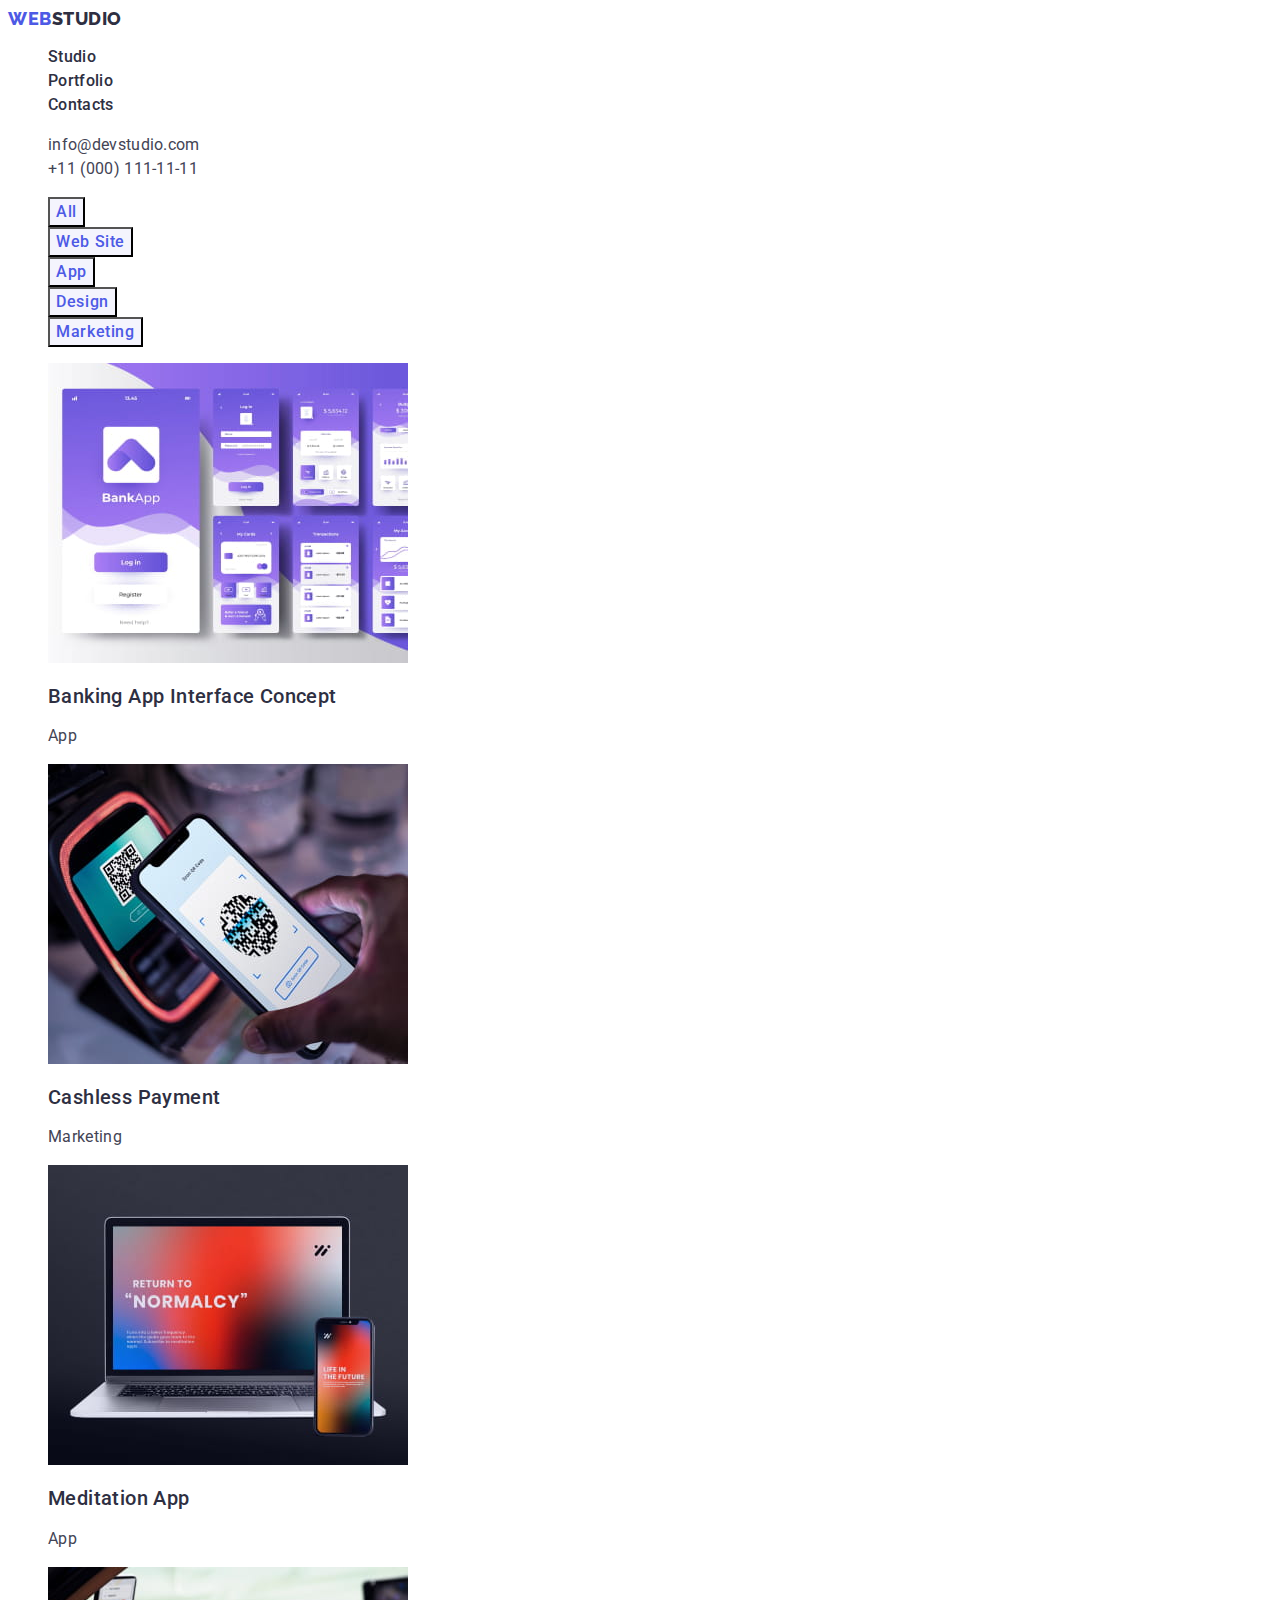
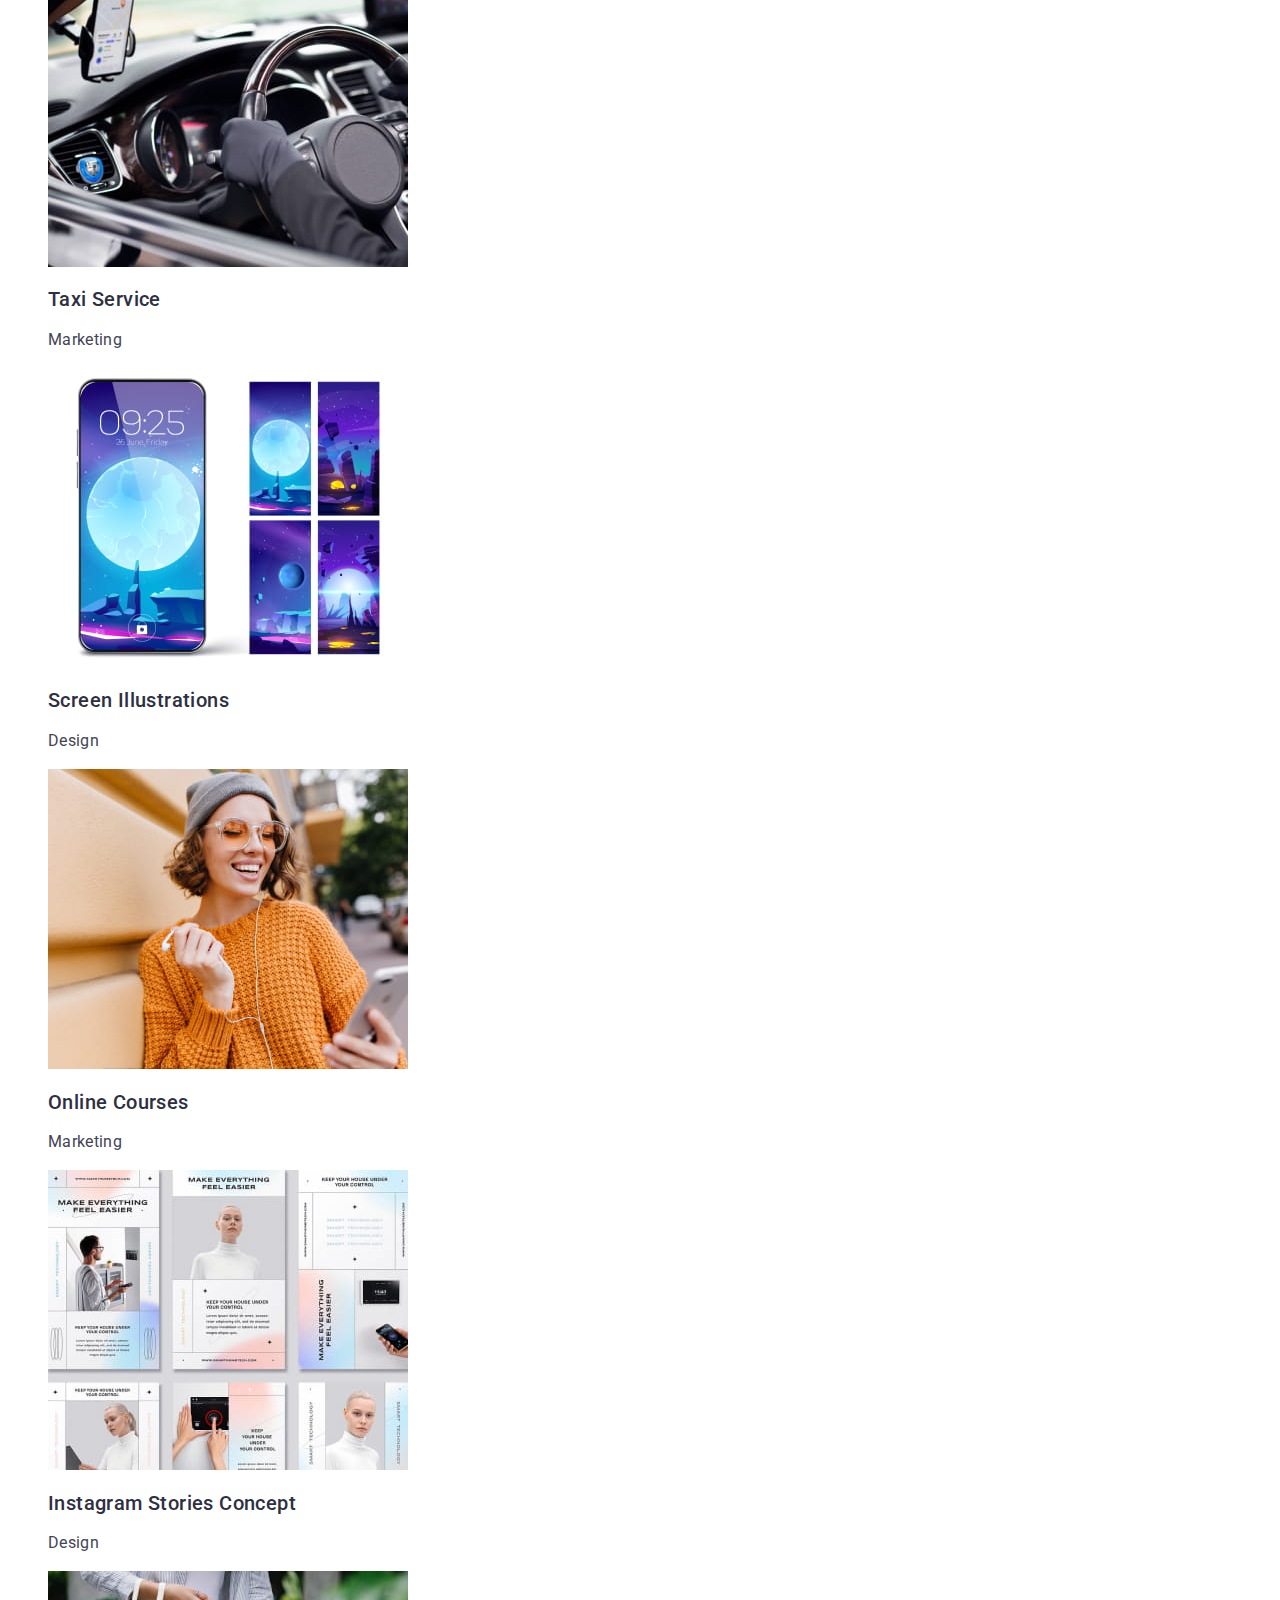
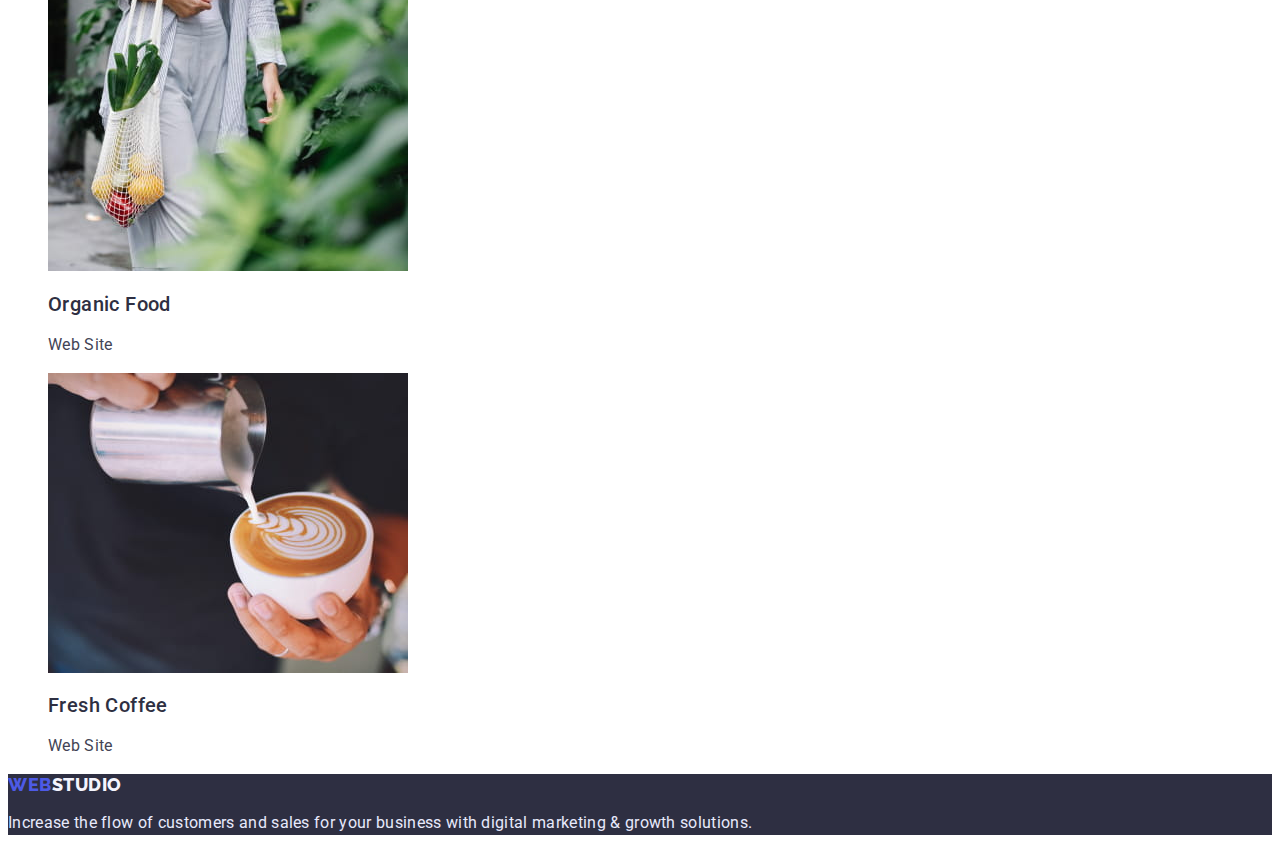
==== portfolio.html @ c1a39703 "Initial commit" ====
<!DOCTYPE html>
<html lang="en">

<head>
    <meta charset="UTF-8">
    <meta http-equiv="X-UA-Compatible" content="IE=edge">
    <meta name="viewport" content="width=device-width, initial-scale=1.0">
    <title>Webstudio</title>
    <link rel="preconnect" href="https://fonts.googleapis.com">
    <link rel="preconnect" href="https://fonts.gstatic.com" crossorigin>
    <link href="https://fonts.googleapis.com/css2?family=Raleway:wght@800&family=Roboto:wght@400;500;700&display=swap"
        rel="stylesheet">
    <link rel="stylesheet" href="./css/styles.css">
</head>

<body>
    <!--Header-->
    <header class="header">
        <nav class="nav-header">
            <a class="link logo" href="./index.html">Web<span class="logo-studio">Studio</span></a>
            <ul class="list nav">
                <li class="nav-item"><a class="nav-link link" href="./index.html">Studio</a></li>
                <li class="nav-item"><a class="nav-link link" href="./portfolio.html">Portfolio</a></li>
                <li class="nav-item"><a class="nav-link link" href="">Contacts</a></li>
            </ul>
        </nav>
        <address class="contact">
            <ul class="contact-menu list">
                <li class="contact-item"><a class="contact-link link" href="mailto:info@devstudio.com">info@devstudio.com</a></li>
                <li class="contact-item"><a class="contact-link link" href="tel:+110001111111">+11 (000) 111-11-11</a></li>
            </ul>
        </address>
    </header>
    <!--Main content-->
    <main>
        <!--Portfolio list-->
        <section>
            <h1 hidden>Portfolio list</h1>
            <ul class="menu-list-portfolio list">
                <li class="menu-item-portfolio"><button  class="menu-btn-portfolio link" type="button">All</button></li>
                <li class="menu-item-portfolio"><button  class="menu-btn-portfolio link" type="button">Web Site</button></li>
                <li class="menu-item-portfolio"><button  class="menu-btn-portfolio link" type="button">App</button></li>
                <li class="menu-item-portfolio"><button  class="menu-btn-portfolio link" type="button">Design</button></li>
                <li class="menu-item-portfolio"><button  class="menu-btn-portfolio link" type="button">Marketing</button></li>
            </ul>
            <ul class="list-portfolio list">
                <li>
                    <a  class="link" href=""><img src="./images/portfolio1.jpg" alt="screen app" width="360">
                        <h2 class="title-list-portfolio">Banking App Interface Concept</h2>
                        <p class="text-list-portfolio">App</p>
                    </a>
                </li>
                <li>
                    <a  class="link" href=""><img src="./images/portfolio2.jpg" alt="phone" width="360">
                        <h2 class="title-list-portfolio">Cashless Payment</h2>
                        <p class="text-list-portfolio">Marketing</p>
                    </a>
                </li>
                <li>
                    <a  class="link" href=""><img src="./images/portfolio3.jpg" alt="laptop and phone" width="360">
                        <h2 class="title-list-portfolio">Meditation App</h2>
                        <p class="text-list-portfolio">App</p>
                    </a>
                </li>
                <li>
                    <a  class="link" href=""><img src="./images/portfolio4.jpg" alt="car" width="360">
                        <h2 class="title-list-portfolio">Taxi Service</h2>
                        <p class="text-list-portfolio">Marketing</p>
                    </a>
                </li>
                <li>
                    <a  class="link" href=""><img src="./images/portfolio5.jpg" alt="phone screen" width="360">
                        <h2 class="title-list-portfolio">Screen Illustrations</h2>
                        <p class="text-list-portfolio">Design</p>
                    </a>
                </li>
                <li>
                    <a  class="link" href=""><img src="./images/portfolio6.jpg" alt="woman with phone" width="360">
                        <h2 class="title-list-portfolio">Online Courses</h2>
                        <p class="text-list-portfolio">Marketing</p>
                    </a>
                </li>
                <li>
                    <a  class="link" href=""><img src="./images/portfolio7.jpg" alt="examples of layouts" width="360">
                        <h2 class="title-list-portfolio">Instagram Stories Concept</h2>
                        <p class="text-list-portfolio">Design</p>
                    </a>
                </li>
                <li>
                    <a  class="link" href=""><img src="./images/portfolio8.jpg" alt="woman with food" width="360">
                        <h2 class="title-list-portfolio">Organic Food</h2>
                        <p class="text-list-portfolio">Web Site</p>
                    </a>
                        </li>
                <li>
                    <a  class="link" href=""><img src="./images/portfolio9.jpg" alt="a cup of coffee" width="360">
                        <h2 class="title-list-portfolio">Fresh Coffee</h2>
                        <p class="text-list-portfolio">Web Site</p>
                    </a>
                </li>
            </ul>
        </section>
        
    </main>
    <!--Footer-->
    <footer class="footer">
        <a class="link logo" href="./index.html">Web<span class="logo-footer">Studio</span></a>
        <p class="text-footer">Increase the flow of customers and sales for your business with digital marketing & growth
            solutions.</p>
</footer>
</body>

</html>
---- css/styles.css ----
:root {
    --primary-font: 'Roboto', sans-serif;
    --secondary-font: 'Raleway', sans-serif;
    --accent-color: #404BBF;
    --primary-text-color:#434455;
    --logo-color-first: #4d5ae5;
    --logo-color-second: #2E2F42;
    --text-footer: #E7E9FC;
    --color-studiofooter-btnprof: #F4F4FD;
    --color-white-text: #FFFFFF;

}

.list {
    list-style: none;
}

.link {
    text-decoration: none;
}

body {
    font-family: var(--primary-font);
    color: var(--primary-text-color);
}

/* Header */

.logo {
    font-family: var(--secondary-font);
    font-weight: 800;
    font-size: 18px;
    line-height: 1.17;
    display: flex;
    align-items: center;
    letter-spacing: 0.03em;
    text-transform: uppercase;
    color: var(--logo-color-first);
}

.logo-studio {
     color: var(--logo-color-second);
}

.nav-link {
    font-weight: 500;
    font-size: 16px;
    line-height: 1.5;
    letter-spacing: 0.02em;
    color: var(--logo-color-second);
}

.nav-link:hover,
.nav-link:focus {
    color: var(--accent-color);
}

.contact{
    font-style: normal;
}
.contact-link {
    font-weight: 400;
    font-size: 16px;
    line-height: 1.5;
    letter-spacing: 0.02em;
    color: var(--primary-text-color);
}

.contact-link:hover,
.contact-link:focus {
    color: var(--accent-color);
}

/* Hero */

.hero {
    background-color: var(--logo-color-second);
}

.main-head {
    font-weight: 700;
    font-size: 56px;
    line-height: 1.07;
    text-align: center;
    letter-spacing: 0.02em;
    color: var(--color-white-text);
}

.modal-btn {
    font-family: var(--primary-font);
    font-weight: 500;
    font-size: 16px;
    line-height: 1.5;
    letter-spacing: 0.04em;
    cursor: pointer;
    background: var(--logo-color-first);
    color: var(--color-white-text);
}

.modal-btn:hover,
.modal-btn:focus {
    background: var(--accent-color);
}

/* About company */

.title-about-item {
    font-weight: 500;
    font-size: 20px;
    line-height: 1.2;
    letter-spacing: 0.02em;
    color: var(--logo-color-second);
}

.text-about-item {
    font-weight: 400;
    font-size: 16px;
    line-height: 1.5;
    letter-spacing: 0.02em;
    color: var(--primary-text-color);
}

/* What are we doing */

.section-title {
    font-weight: 700;
    font-size: 36px;
    line-height: 1.11;
    text-align: center;
    letter-spacing: 0.02em;
    text-transform: capitalize;
    color: var(--logo-color-second);
}

/* Our Team */

.subtitle-team {
    font-weight: 500;
    font-size: 20px;
    line-height: 1.2;
    text-align: center;
    letter-spacing: 0.02em;
    color: var(--logo-color-second);
}

.text-team {
    font-weight: 400;
    font-size: 16px;
    line-height: 1.5;
    text-align: center;
    letter-spacing: 0.02em;
    color: var(--primary-text-color);
}

/* Footer */

.footer{
    background-color: var(--logo-color-second);
}

.logo-footer {
    font-family: var(--secondary-font);
    font-weight: 800;
    font-size: 18px;
    line-height: 1.17;
    letter-spacing: 0.03em;
    text-transform: uppercase;
    color: var(--color-studiofooter-btnprof);
}

.text-footer {
    font-weight: 400;
    font-size: 16px;
    line-height: 1.5;
    letter-spacing: 0.02em;
    color: var(--text-footer);
}

/* portfolio page */

.menu-btn-portfolio {
    font-family: var(--primary-font);
    font-weight: 500;
    font-size: 16px;
    line-height: 1.5;
    letter-spacing: 0.04em;
    cursor: pointer;
    color: var(--logo-color-first);
    background: var(--color-studiofooter-btnprof);
}

.menu-btn-portfolio:hover,
.menu-btn-portfolio:focus {
    color: var(--color-white-text);
    background: var(--accent-color);
}

.title-list-portfolio {
    font-weight: 500;
    font-size: 20px;
    line-height: 1.2;
    letter-spacing: 0.02em;
    color: var(--logo-color-second);
}

.text-list-portfolio {
    font-weight: 400;
    font-size: 16px;
    line-height: 1.5;
    letter-spacing: 0.02em; 
    color: var(--primary-text-color);
}

.logo-footer {
    color: var(--color-studiofooter-btnprof);
}
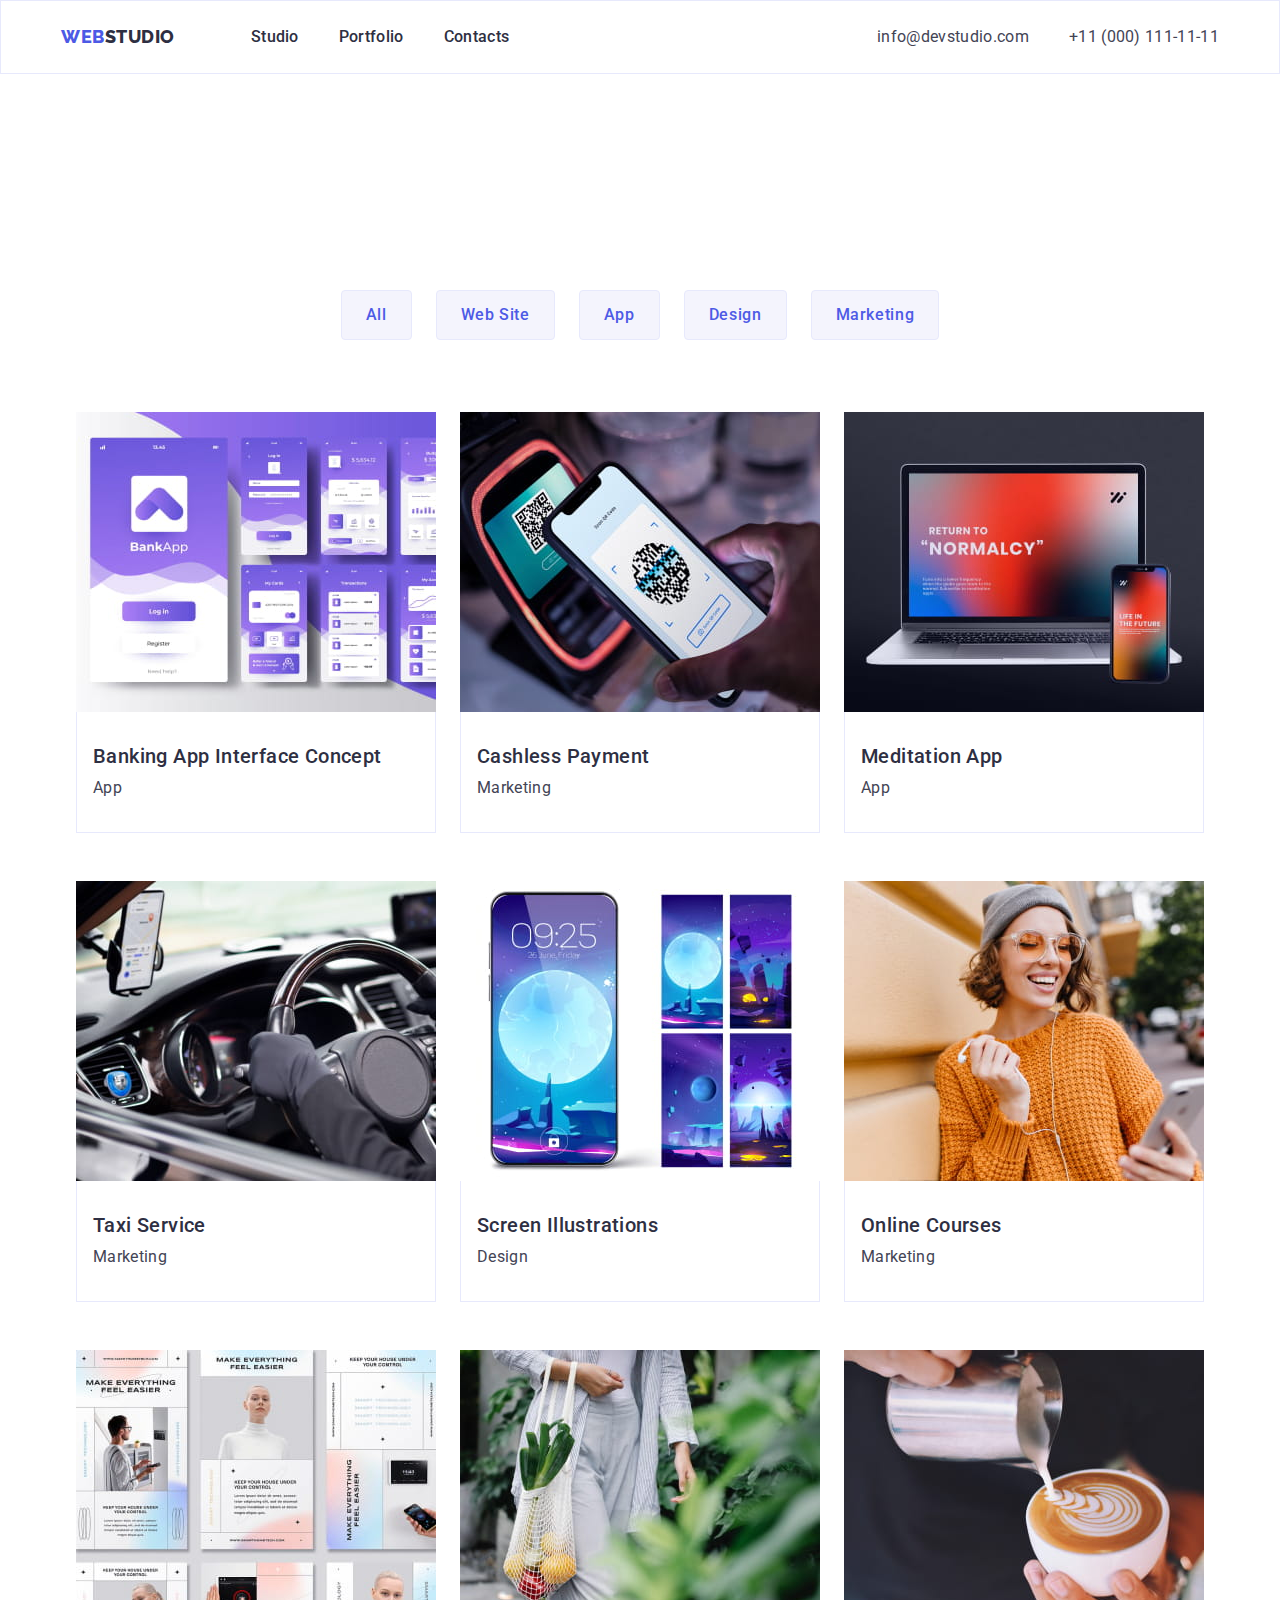
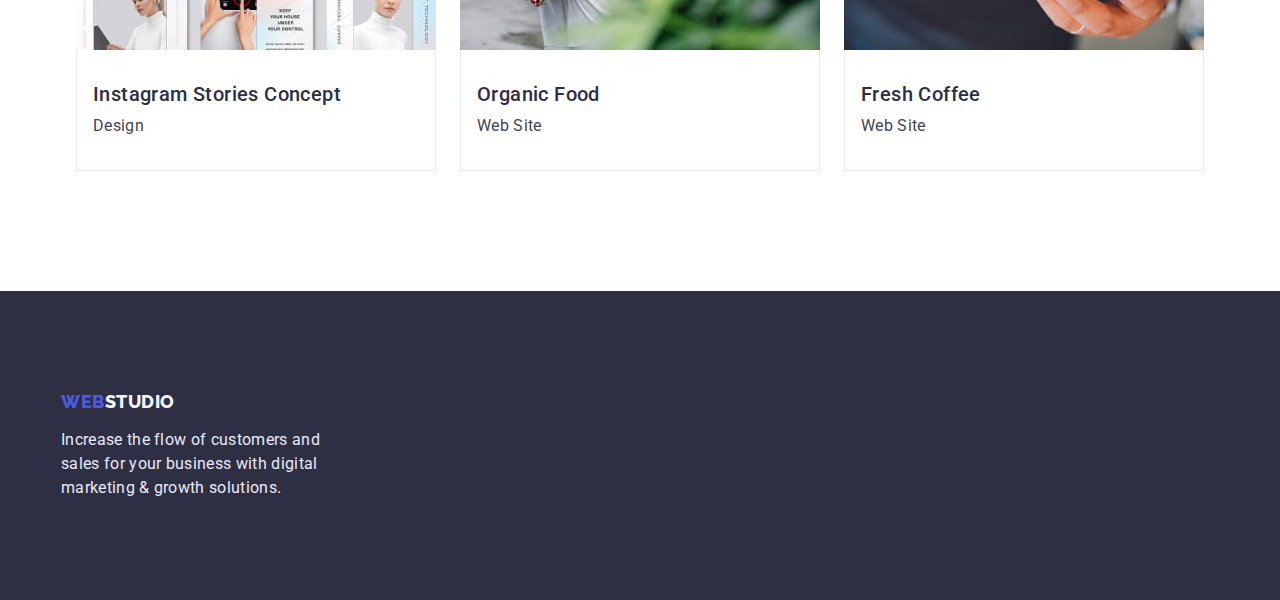
==== commit 47167ddf: "update" ====
--- a/portfolio.html
+++ b/portfolio.html
@@ -6,6 +6,7 @@
     <meta http-equiv="X-UA-Compatible" content="IE=edge">
     <meta name="viewport" content="width=device-width, initial-scale=1.0">
     <title>Webstudio</title>
+    <link rel="stylesheet" href="https://cdn.jsdelivr.net/npm/modern-normalize@1.1.0/modern-normalize.min.css">
     <link rel="preconnect" href="https://fonts.googleapis.com">
     <link rel="preconnect" href="https://fonts.gstatic.com" crossorigin>
     <link href="https://fonts.googleapis.com/css2?family=Raleway:wght@800&family=Roboto:wght@400;500;700&display=swap"
@@ -16,98 +17,136 @@
 <body>
     <!--Header-->
     <header class="header">
-        <nav class="nav-header">
-            <a class="link logo" href="./index.html">Web<span class="logo-studio">Studio</span></a>
-            <ul class="list nav">
-                <li class="nav-item"><a class="nav-link link" href="./index.html">Studio</a></li>
-                <li class="nav-item"><a class="nav-link link" href="./portfolio.html">Portfolio</a></li>
-                <li class="nav-item"><a class="nav-link link" href="">Contacts</a></li>
-            </ul>
-        </nav>
-        <address class="contact">
-            <ul class="contact-menu list">
-                <li class="contact-item"><a class="contact-link link" href="mailto:info@devstudio.com">info@devstudio.com</a></li>
-                <li class="contact-item"><a class="contact-link link" href="tel:+110001111111">+11 (000) 111-11-11</a></li>
-            </ul>
-        </address>
+        <div class="container header-container">
+            <nav class="nav-header">
+                <a class="link logo" href="./index.html">Web<span class="logo-studio">Studio</span></a>
+                <ul class="list nav">
+                    <li class="nav-item"><a class="nav-link link" href="./index.html">Studio</a></li>
+                    <li class="nav-item"><a class="nav-link link" href="./portfolio.html">Portfolio</a></li>
+                    <li class="nav-item"><a class="nav-link link" href="">Contacts</a></li>
+                </ul>
+            </nav>
+            <address class="contact">
+                <ul class="contact-menu list">
+                    <li class="contact-item"><a class="contact-link link"
+                            href="mailto:info@devstudio.com">info@devstudio.com</a>
+                    </li>
+                    <li class="contact-item"><a class="contact-link link" href="tel:+110001111111">+11 (000)
+                            111-11-11</a>
+                    </li>
+                </ul>
+            </address>
+        </div>
     </header>
     <!--Main content-->
     <main>
         <!--Portfolio list-->
         <section>
-            <h1 hidden>Portfolio list</h1>
-            <ul class="menu-list-portfolio list">
-                <li class="menu-item-portfolio"><button  class="menu-btn-portfolio link" type="button">All</button></li>
-                <li class="menu-item-portfolio"><button  class="menu-btn-portfolio link" type="button">Web Site</button></li>
-                <li class="menu-item-portfolio"><button  class="menu-btn-portfolio link" type="button">App</button></li>
-                <li class="menu-item-portfolio"><button  class="menu-btn-portfolio link" type="button">Design</button></li>
-                <li class="menu-item-portfolio"><button  class="menu-btn-portfolio link" type="button">Marketing</button></li>
-            </ul>
-            <ul class="list-portfolio list">
-                <li>
-                    <a  class="link" href=""><img src="./images/portfolio1.jpg" alt="screen app" width="360">
-                        <h2 class="title-list-portfolio">Banking App Interface Concept</h2>
-                        <p class="text-list-portfolio">App</p>
-                    </a>
-                </li>
-                <li>
-                    <a  class="link" href=""><img src="./images/portfolio2.jpg" alt="phone" width="360">
-                        <h2 class="title-list-portfolio">Cashless Payment</h2>
-                        <p class="text-list-portfolio">Marketing</p>
-                    </a>
-                </li>
-                <li>
-                    <a  class="link" href=""><img src="./images/portfolio3.jpg" alt="laptop and phone" width="360">
-                        <h2 class="title-list-portfolio">Meditation App</h2>
-                        <p class="text-list-portfolio">App</p>
-                    </a>
-                </li>
-                <li>
-                    <a  class="link" href=""><img src="./images/portfolio4.jpg" alt="car" width="360">
-                        <h2 class="title-list-portfolio">Taxi Service</h2>
-                        <p class="text-list-portfolio">Marketing</p>
-                    </a>
-                </li>
-                <li>
-                    <a  class="link" href=""><img src="./images/portfolio5.jpg" alt="phone screen" width="360">
-                        <h2 class="title-list-portfolio">Screen Illustrations</h2>
-                        <p class="text-list-portfolio">Design</p>
-                    </a>
-                </li>
-                <li>
-                    <a  class="link" href=""><img src="./images/portfolio6.jpg" alt="woman with phone" width="360">
-                        <h2 class="title-list-portfolio">Online Courses</h2>
-                        <p class="text-list-portfolio">Marketing</p>
-                    </a>
-                </li>
-                <li>
-                    <a  class="link" href=""><img src="./images/portfolio7.jpg" alt="examples of layouts" width="360">
-                        <h2 class="title-list-portfolio">Instagram Stories Concept</h2>
-                        <p class="text-list-portfolio">Design</p>
-                    </a>
-                </li>
-                <li>
-                    <a  class="link" href=""><img src="./images/portfolio8.jpg" alt="woman with food" width="360">
-                        <h2 class="title-list-portfolio">Organic Food</h2>
-                        <p class="text-list-portfolio">Web Site</p>
-                    </a>
-                        </li>
-                <li>
-                    <a  class="link" href=""><img src="./images/portfolio9.jpg" alt="a cup of coffee" width="360">
-                        <h2 class="title-list-portfolio">Fresh Coffee</h2>
-                        <p class="text-list-portfolio">Web Site</p>
-                    </a>
-                </li>
-            </ul>
+            <div class="container portfolio-container">
+                <h1 class="visually-hidden" hidden>Portfolio list</h1>
+                <ul class="menu-list-portfolio list">
+                    <li class="menu-item-portfolio"><button class="menu-btn-portfolio link" type="button">All</button>
+                    </li>
+                    <li class="menu-item-portfolio"><button class="menu-btn-portfolio link" type="button">Web
+                            Site</button></li>
+                    <li class="menu-item-portfolio"><button class="menu-btn-portfolio link" type="button">App</button>
+                    </li>
+                    <li class="menu-item-portfolio"><button class="menu-btn-portfolio link"
+                            type="button">Design</button></li>
+                    <li class="menu-item-portfolio"><button class="menu-btn-portfolio link"
+                            type="button">Marketing</button></li>
+                </ul>
+                <ul class="list-portfolio list">
+                    <li class="list-portfolio-item">
+                        <a class="link" href=""><img src="./images/portfolio1.jpg" alt="screen app" width="360">
+                            <div class="portfolio-card-text">
+                                <h2 class="title-list-portfolio">Banking App Interface Concept</h2>
+                                <p class="text-list-portfolio">App</p>
+                            </div>
+                        </a>
+                    </li>
+                    <li class="list-portfolio-item">
+                        <a class="link" href=""><img src="./images/portfolio2.jpg" alt="phone" width="360">
+                            <div class="portfolio-card-text">
+                                <h2 class="title-list-portfolio">Cashless Payment</h2>
+                                <p class="text-list-portfolio">Marketing</p>
+                            </div>
+                        </a>
+                    </li>
+                    <li class="list-portfolio-item">
+                        <a class="link" href=""><img src="./images/portfolio3.jpg" alt="laptop and phone" width="360">
+                            <div class="portfolio-card-text">
+                                <h2 class="title-list-portfolio">Meditation App</h2>
+                                <p class="text-list-portfolio">App</p>
+                            </div>
+                        </a>
+                    </li>
+                    <li class="list-portfolio-item">
+                        <a class="link" href=""><img src="./images/portfolio4.jpg" alt="car" width="360">
+                            <div class="portfolio-card-text">
+                                <h2 class="title-list-portfolio">Taxi Service</h2>
+                                <p class="text-list-portfolio">Marketing</p>
+                            </div>
+                        </a>
+                    </li>
+                    <li class="list-portfolio-item">
+                        <a class="link" href=""><img src="./images/portfolio5.jpg" alt="phone screen" width="360">
+                            <div class="portfolio-card-text">
+                                <h2 class="title-list-portfolio">Screen Illustrations</h2>
+                                <p class="text-list-portfolio">Design</p>
+                            </div>
+                        </a>
+                    </li>
+                    <li class="list-portfolio-item">
+                        <a class="link" href=""><img src="./images/portfolio6.jpg" alt="woman with phone" width="360">
+                            <div class="portfolio-card-text">
+                                <h2 class="title-list-portfolio">Online Courses</h2>
+                                <p class="text-list-portfolio">Marketing</p>
+                            </div>
+                        </a>
+                    </li>
+                    <li class="list-portfolio-item">
+                        <a class="link" href=""><img src="./images/portfolio7.jpg" alt="examples of layouts"
+                                width="360">
+                            <div class="portfolio-card-text">
+                                <h2 class="title-list-portfolio">Instagram Stories Concept</h2>
+                                <p class="text-list-portfolio">Design</p>
+                            </div>
+                        </a>
+                    </li>
+                    <li class="list-portfolio-item">
+                        <a class="link" href=""><img src="./images/portfolio8.jpg" alt="woman with food" width="360">
+                            <div class="portfolio-card-text">
+                                <h2 class="title-list-portfolio">Organic Food</h2>
+                                <p class="text-list-portfolio">Web Site</p>
+                            </div>
+                        </a>
+                    </li>
+                    <li class="list-portfolio-item">
+                        <a class="link" href=""><img src="./images/portfolio9.jpg" alt="a cup of coffee" width="360">
+                            <div class="portfolio-card-text">
+                                <h2 class="title-list-portfolio">Fresh Coffee</h2>
+                                <p class="text-list-portfolio">Web Site</p>
+                            </div>
+                        </a>
+                    </li>
+                </ul>
+            </div>
         </section>
-        
+
     </main>
     <!--Footer-->
     <footer class="footer">
-        <a class="link logo" href="./index.html">Web<span class="logo-footer">Studio</span></a>
-        <p class="text-footer">Increase the flow of customers and sales for your business with digital marketing & growth
-            solutions.</p>
-</footer>
+        <div class="container footer-container">
+            <a class="link logo" href="./index.html">Web<span class="logo-footer">Studio</span></a>
+            <div class="text-footer-div">
+                <p class="text-footer">Increase the flow of customers and sales for your business with digital marketing
+                    &
+                    growth
+                    solutions.</p>
+            </div>
+        </div>
+    </footer>
 </body>
 
 </html>--- a/css/styles.css
+++ b/css/styles.css
@@ -2,12 +2,13 @@
     --primary-font: 'Roboto', sans-serif;
     --secondary-font: 'Raleway', sans-serif;
     --accent-color: #404BBF;
-    --primary-text-color:#434455;
+    --primary-text-color: #434455;
     --logo-color-first: #4d5ae5;
     --logo-color-second: #2E2F42;
     --text-footer: #E7E9FC;
     --color-studiofooter-btnprof: #F4F4FD;
     --color-white-text: #FFFFFF;
+    --card-gap: 24px;
 
 }
 
@@ -24,7 +25,42 @@
     color: var(--primary-text-color);
 }
 
-/* Header */
+h1,
+h2,
+h3,
+p,
+ul {
+    margin-top: 0;
+    margin-bottom: 0;
+}
+
+ul,
+ol {
+    margin-top: 0;
+    margin-bottom: 0;
+    padding-left: 0;
+}
+
+img {
+    display: block;
+    max-width: 100%;
+}
+
+.container {
+    width: 1158px;
+    padding-left: 15px;
+    padding-right: 15px;
+    margin: 0 auto;
+
+}
+
+/*--------------------------------Header--------------------------------*/
+
+.header {
+    display: flex;
+    align-items: center;
+    border: 1px solid #E7E9FC;
+}
 
 .logo {
     font-family: var(--secondary-font);
@@ -36,10 +72,12 @@
     letter-spacing: 0.03em;
     text-transform: uppercase;
     color: var(--logo-color-first);
+
+    margin-right: 76px;
 }
 
 .logo-studio {
-     color: var(--logo-color-second);
+    color: var(--logo-color-second);
 }
 
 .nav-link {
@@ -48,6 +86,11 @@
     line-height: 1.5;
     letter-spacing: 0.02em;
     color: var(--logo-color-second);
+}
+
+.nav {
+    display: flex;
+    gap: 40px;
 }
 
 .nav-link:hover,
@@ -55,15 +98,32 @@
     color: var(--accent-color);
 }
 
-.contact{
+.nav-header {
+    display: flex;
+    align-items: center;
+    margin-right: auto;
+}
+
+.contact {
     font-style: normal;
 }
+
+.header-container {
+    display: flex;
+    padding: 24px 0;
+}
+
 .contact-link {
     font-weight: 400;
     font-size: 16px;
     line-height: 1.5;
     letter-spacing: 0.02em;
     color: var(--primary-text-color);
+}
+
+.contact-menu {
+    display: flex;
+    gap: 40px;
 }
 
 .contact-link:hover,
@@ -71,10 +131,19 @@
     color: var(--accent-color);
 }
 
-/* Hero */
+/*--------------------------------Hero--------------------------------*/
 
 .hero {
     background-color: var(--logo-color-second);
+}
+
+.hero-container {
+    margin-left: auto;
+    margin-right: auto;
+    padding-top: 188px;
+    padding-bottom: 188px;
+    max-width: 2560px;
+    text-align: center;
 }
 
 .main-head {
@@ -84,6 +153,7 @@
     text-align: center;
     letter-spacing: 0.02em;
     color: var(--color-white-text);
+
 }
 
 .modal-btn {
@@ -95,6 +165,13 @@
     cursor: pointer;
     background: var(--logo-color-first);
     color: var(--color-white-text);
+
+    /* display: block; */
+    /* margin: 0 auto; */
+    padding: 16px 32px;
+    margin-top: 48px;
+
+
 }
 
 .modal-btn:hover,
@@ -102,7 +179,25 @@
     background: var(--accent-color);
 }
 
-/* About company */
+/*--------------------------------About company--------------------------------*/
+
+.about-container {
+    display: flex;
+    padding: 120px 15px;
+    /* flex-basis: calc((100% - (3 * 24px)) / 4); */
+
+}
+
+.list-about {
+    display: flex;
+    align-items: center;
+    gap: var(--card-gap);
+
+}
+
+.list-about-item {
+    flex-basis: calc((100% - 3 * 24px) / 4);
+}
 
 .title-about-item {
     font-weight: 500;
@@ -110,6 +205,7 @@
     line-height: 1.2;
     letter-spacing: 0.02em;
     color: var(--logo-color-second);
+
 }
 
 .text-about-item {
@@ -118,9 +214,35 @@
     line-height: 1.5;
     letter-spacing: 0.02em;
     color: var(--primary-text-color);
-}
-
-/* What are we doing */
+
+}
+
+.visually-hidden {
+    position: absolute;
+    width: 1px;
+    height: 1px;
+    margin: -1px;
+    border: 0;
+    padding: 0;
+    white-space: nowrap;
+    clip-path: inset(100%);
+    clip: rect(0 0 0 0);
+    overflow: hidden;
+}
+
+/*--------------------------------What are we doing--------------------------------*/
+
+.preview-container {
+    padding: 120px 15px;
+}
+
+.list-preview {
+    display: flex;
+    gap: var(--card-gap);
+    flex-basis: calc((100% - 48px) / 3);
+    margin-top: 72px;
+    /* margin-bottom: 120px; */
+}
 
 .section-title {
     font-weight: 700;
@@ -132,7 +254,37 @@
     color: var(--logo-color-second);
 }
 
-/* Our Team */
+/*--------------------------------Our Team--------------------------------*/
+
+.team-section {
+    background-color: var(--color-studiofooter-btnprof);
+}
+
+.team-container {
+    padding: 120px 15px;
+}
+
+.sub-text-team {
+    padding: 32px 0px;
+}
+
+.list-team {
+    display: flex;
+    gap: var(--card-gap);
+    /* padding-bottom: 120px; */
+
+}
+
+.list-team-items {
+    box-shadow: 0px 1px 6px rgba(46, 47, 66, 0.08), 0px 1px 1px rgba(46, 47, 66, 0.16), 0px 2px 1px rgba(46, 47, 66, 0.08);
+    border-radius: 0px 0px 4px 4px;
+    background: var(--color-white-text);
+}
+
+.section-title {
+    margin-bottom: 72px;
+    /* padding-top: 120px; */
+}
 
 .subtitle-team {
     font-weight: 500;
@@ -141,6 +293,8 @@
     text-align: center;
     letter-spacing: 0.02em;
     color: var(--logo-color-second);
+
+    margin: 32px 49px 8px;
 }
 
 .text-team {
@@ -150,12 +304,18 @@
     text-align: center;
     letter-spacing: 0.02em;
     color: var(--primary-text-color);
-}
-
-/* Footer */
-
-.footer{
+
+}
+
+/*--------------------------------Footer--------------------------------*/
+
+.footer {
     background-color: var(--logo-color-second);
+}
+
+.footer-container {
+    padding: 100px 1020px 100px 0;
+
 }
 
 .logo-footer {
@@ -174,9 +334,18 @@
     line-height: 1.5;
     letter-spacing: 0.02em;
     color: var(--text-footer);
-}
-
-/* portfolio page */
+
+    width: 264px;
+    margin-top: 16px;
+}
+
+
+
+/*--------------------------------portfolio page--------------------------------*/
+
+.portfolio-container {
+    padding: 120px 15px;
+}
 
 .menu-btn-portfolio {
     font-family: var(--primary-font);
@@ -187,6 +356,36 @@
     cursor: pointer;
     color: var(--logo-color-first);
     background: var(--color-studiofooter-btnprof);
+
+    border: 1px solid var(--text-footer);
+    padding: 12px 24px;
+    border-radius: 4px;
+
+}
+
+.menu-list-portfolio {
+    display: flex;
+    align-items: center;
+    justify-content: center;
+    gap: var(--card-gap);
+    margin-top: 96px;
+    margin-bottom: 72px;
+}
+
+.list-portfolio {
+    display: flex;
+    flex-wrap: wrap;
+    margin-left: calc(-1 * var(--card-gap));
+    margin-top: -48px;
+}
+
+.list-portfolio-item {
+    flex-basis: calc(100% / 3 - var(--card-gap));
+    margin-left: var(--card-gap);
+    margin-top: 48px;
+    /* border: 1px solid var(--text-footer); */
+
+
 }
 
 .menu-btn-portfolio:hover,
@@ -195,20 +394,31 @@
     background: var(--accent-color);
 }
 
+.portfolio-card-text {
+    padding: 32px 16px;
+    border-left: 1px solid var(--text-footer);
+    border-right: 1px solid var(--text-footer);
+    border-bottom: 1px solid var(--text-footer);
+}
+
 .title-list-portfolio {
     font-weight: 500;
     font-size: 20px;
     line-height: 1.2;
     letter-spacing: 0.02em;
     color: var(--logo-color-second);
+
+    /* margin-top: 32px; */
 }
 
 .text-list-portfolio {
     font-weight: 400;
     font-size: 16px;
     line-height: 1.5;
-    letter-spacing: 0.02em; 
+    letter-spacing: 0.02em;
     color: var(--primary-text-color);
+
+    margin-top: 8px;
 }
 
 .logo-footer {
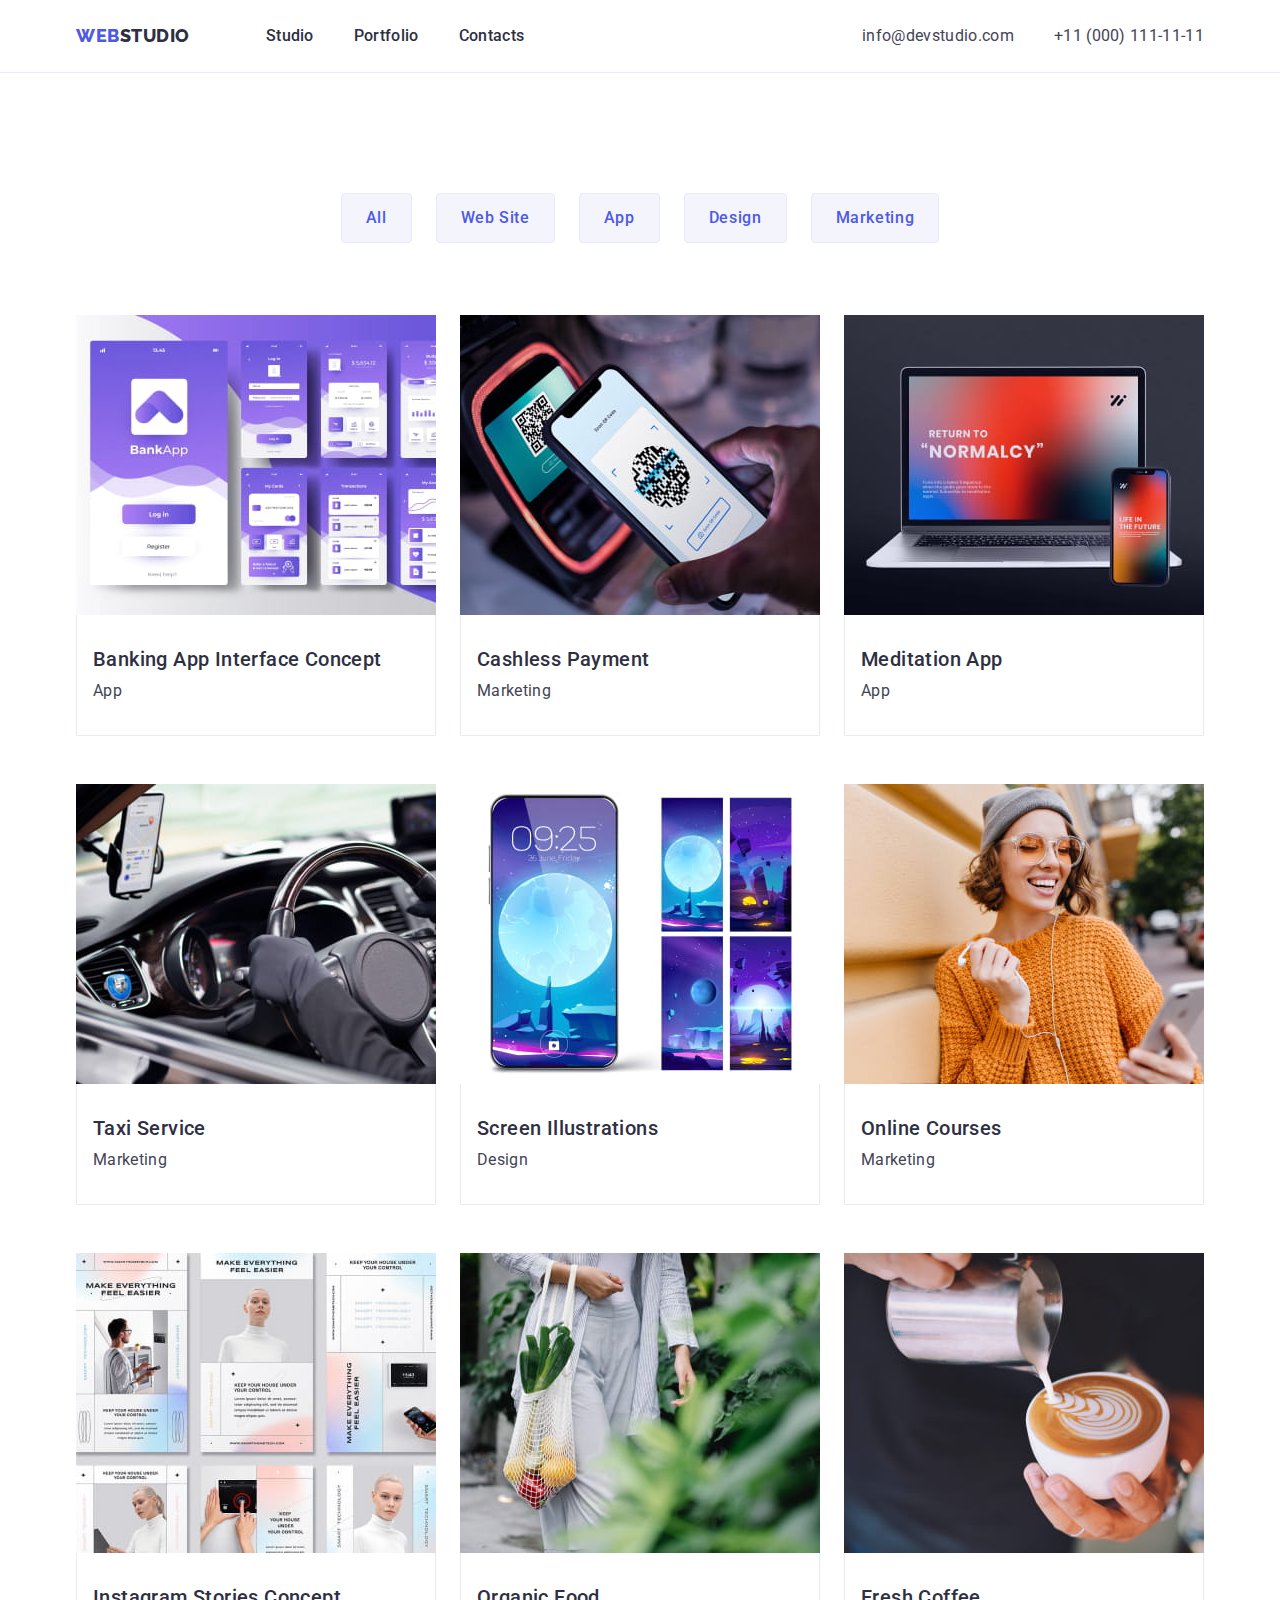
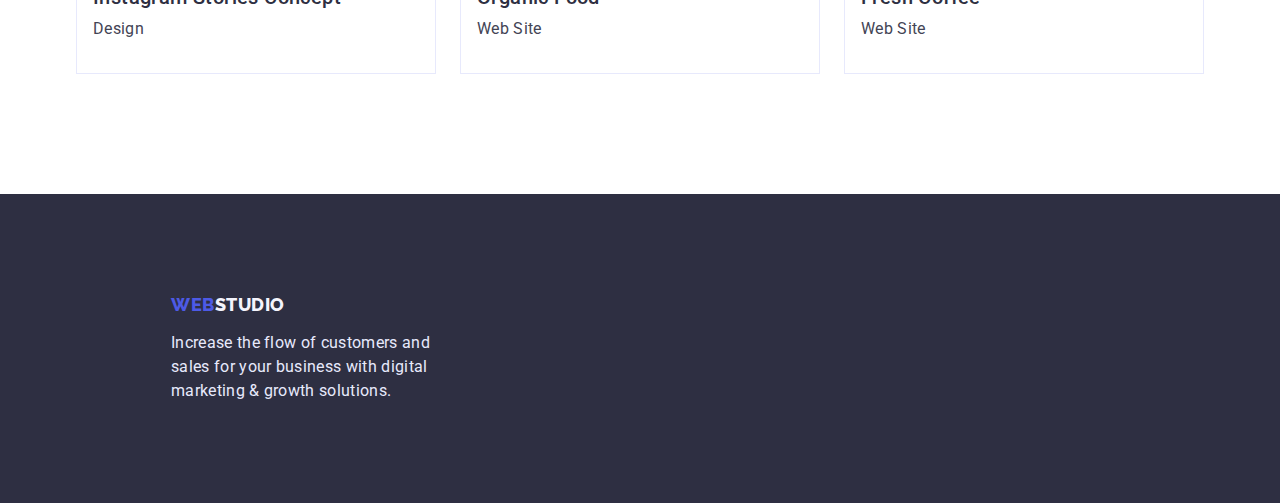
==== commit ded89f75: "fix" ====
--- a/portfolio.html
+++ b/portfolio.html
@@ -32,8 +32,7 @@
                             href="mailto:info@devstudio.com">info@devstudio.com</a>
                     </li>
                     <li class="contact-item"><a class="contact-link link" href="tel:+110001111111">+11 (000)
-                            111-11-11</a>
-                    </li>
+                            111-11-11</a></li>
                 </ul>
             </address>
         </div>
@@ -41,8 +40,8 @@
     <!--Main content-->
     <main>
         <!--Portfolio list-->
-        <section>
-            <div class="container portfolio-container">
+        <section class="portfolio-section">
+            <div class="container">
                 <h1 class="visually-hidden" hidden>Portfolio list</h1>
                 <ul class="menu-list-portfolio list">
                     <li class="menu-item-portfolio"><button class="menu-btn-portfolio link" type="button">All</button>
@@ -137,13 +136,11 @@
     </main>
     <!--Footer-->
     <footer class="footer">
-        <div class="container footer-container">
-            <a class="link logo" href="./index.html">Web<span class="logo-footer">Studio</span></a>
+        <div class="container">
             <div class="text-footer-div">
+                <a class="link logo" href="./index.html">Web<span class="logo-footer">Studio</span></a>
                 <p class="text-footer">Increase the flow of customers and sales for your business with digital marketing
-                    &
-                    growth
-                    solutions.</p>
+                    & growth solutions.</p>
             </div>
         </div>
     </footer>
--- a/css/styles.css
+++ b/css/styles.css
@@ -50,7 +50,8 @@
     width: 1158px;
     padding-left: 15px;
     padding-right: 15px;
-    margin: 0 auto;
+    margin-left: auto;
+    margin-right: auto;
 
 }
 
@@ -59,7 +60,7 @@
 .header {
     display: flex;
     align-items: center;
-    border: 1px solid #E7E9FC;
+    border-bottom: 1px solid #E7E9FC;
 }
 
 .logo {
@@ -67,8 +68,6 @@
     font-weight: 800;
     font-size: 18px;
     line-height: 1.17;
-    display: flex;
-    align-items: center;
     letter-spacing: 0.03em;
     text-transform: uppercase;
     color: var(--logo-color-first);
@@ -110,7 +109,8 @@
 
 .header-container {
     display: flex;
-    padding: 24px 0;
+    padding-top: 24px;
+    padding-bottom: 24px;
 }
 
 .contact-link {
@@ -135,14 +135,11 @@
 
 .hero {
     background-color: var(--logo-color-second);
-}
-
-.hero-container {
-    margin-left: auto;
-    margin-right: auto;
     padding-top: 188px;
     padding-bottom: 188px;
-    max-width: 2560px;
+}
+
+.hero-container {
     text-align: center;
 }
 
@@ -154,6 +151,9 @@
     letter-spacing: 0.02em;
     color: var(--color-white-text);
 
+    width: 496px;
+    margin-left: auto;
+    margin-right: auto;
 }
 
 .modal-btn {
@@ -166,12 +166,10 @@
     background: var(--logo-color-first);
     color: var(--color-white-text);
 
-    /* display: block; */
-    /* margin: 0 auto; */
     padding: 16px 32px;
     margin-top: 48px;
-
-
+    border: none;
+    border-radius: 4px;
 }
 
 .modal-btn:hover,
@@ -181,18 +179,14 @@
 
 /*--------------------------------About company--------------------------------*/
 
-.about-container {
-    display: flex;
+.section-about {
     padding: 120px 15px;
-    /* flex-basis: calc((100% - (3 * 24px)) / 4); */
-
-}
+}
+
 
 .list-about {
     display: flex;
-    align-items: center;
     gap: var(--card-gap);
-
 }
 
 .list-about-item {
@@ -206,6 +200,7 @@
     letter-spacing: 0.02em;
     color: var(--logo-color-second);
 
+    margin-bottom: 8px;
 }
 
 .text-about-item {
@@ -214,7 +209,6 @@
     line-height: 1.5;
     letter-spacing: 0.02em;
     color: var(--primary-text-color);
-
 }
 
 .visually-hidden {
@@ -233,7 +227,9 @@
 /*--------------------------------What are we doing--------------------------------*/
 
 .preview-container {
-    padding: 120px 15px;
+    padding-bottom: 120px;
+    padding-left: 15px;
+    padding-right: 15px;
 }
 
 .list-preview {
@@ -241,7 +237,6 @@
     gap: var(--card-gap);
     flex-basis: calc((100% - 48px) / 3);
     margin-top: 72px;
-    /* margin-bottom: 120px; */
 }
 
 .section-title {
@@ -258,9 +253,6 @@
 
 .team-section {
     background-color: var(--color-studiofooter-btnprof);
-}
-
-.team-container {
     padding: 120px 15px;
 }
 
@@ -271,8 +263,7 @@
 .list-team {
     display: flex;
     gap: var(--card-gap);
-    /* padding-bottom: 120px; */
-
+    margin-top: 72px;
 }
 
 .list-team-items {
@@ -281,10 +272,6 @@
     background: var(--color-white-text);
 }
 
-.section-title {
-    margin-bottom: 72px;
-    /* padding-top: 120px; */
-}
 
 .subtitle-team {
     font-weight: 500;
@@ -294,7 +281,7 @@
     letter-spacing: 0.02em;
     color: var(--logo-color-second);
 
-    margin: 32px 49px 8px;
+    margin: 0 0 8px;
 }
 
 .text-team {
@@ -304,18 +291,13 @@
     text-align: center;
     letter-spacing: 0.02em;
     color: var(--primary-text-color);
-
 }
 
 /*--------------------------------Footer--------------------------------*/
 
 .footer {
     background-color: var(--logo-color-second);
-}
-
-.footer-container {
-    padding: 100px 1020px 100px 0;
-
+    padding: 100px 1020px 100px 156px;
 }
 
 .logo-footer {
@@ -335,15 +317,17 @@
     letter-spacing: 0.02em;
     color: var(--text-footer);
 
+    /* width: 264px; */
+    margin-top: 16px;
+}
+
+.text-footer-div{
     width: 264px;
-    margin-top: 16px;
-}
-
-
+}
 
 /*--------------------------------portfolio page--------------------------------*/
 
-.portfolio-container {
+.portfolio-section {
     padding: 120px 15px;
 }
 
@@ -365,10 +349,8 @@
 
 .menu-list-portfolio {
     display: flex;
-    align-items: center;
     justify-content: center;
     gap: var(--card-gap);
-    margin-top: 96px;
     margin-bottom: 72px;
 }
 
@@ -383,9 +365,6 @@
     flex-basis: calc(100% / 3 - var(--card-gap));
     margin-left: var(--card-gap);
     margin-top: 48px;
-    /* border: 1px solid var(--text-footer); */
-
-
 }
 
 .menu-btn-portfolio:hover,
@@ -407,8 +386,6 @@
     line-height: 1.2;
     letter-spacing: 0.02em;
     color: var(--logo-color-second);
-
-    /* margin-top: 32px; */
 }
 
 .text-list-portfolio {
